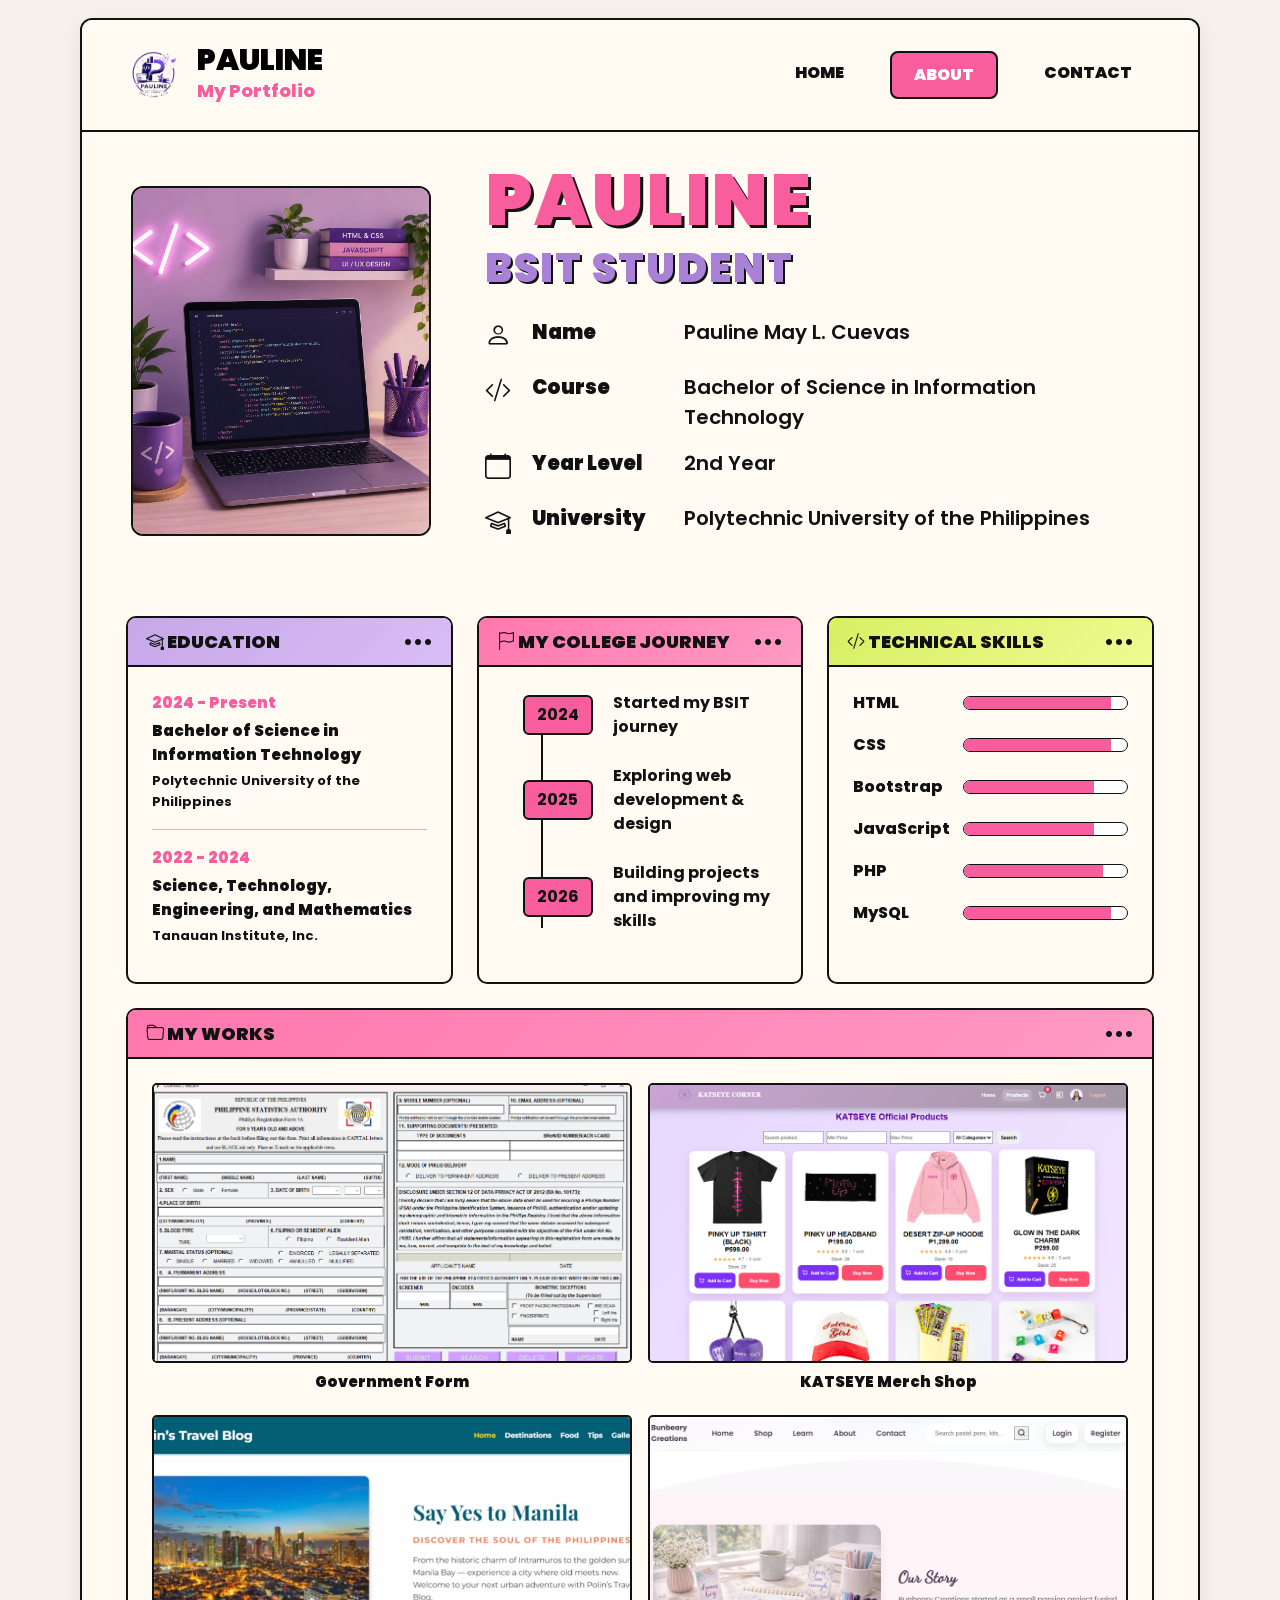
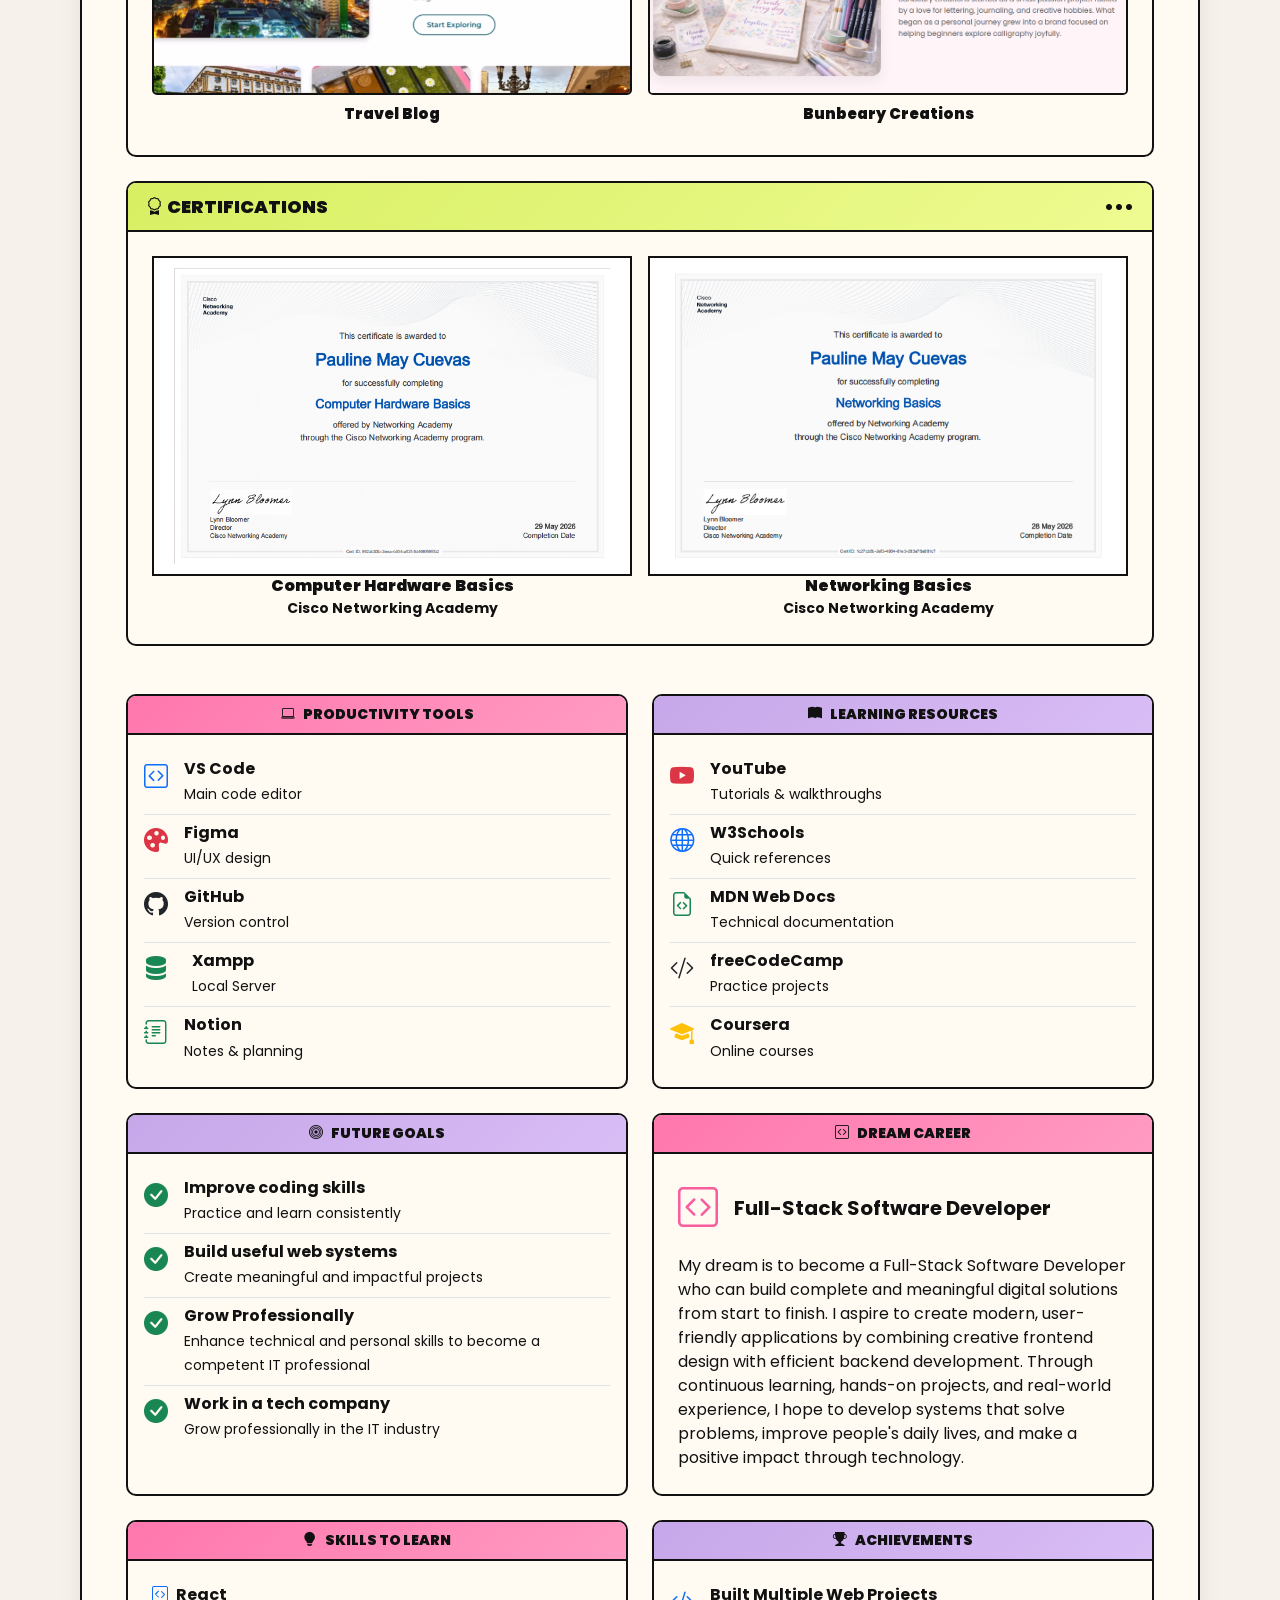
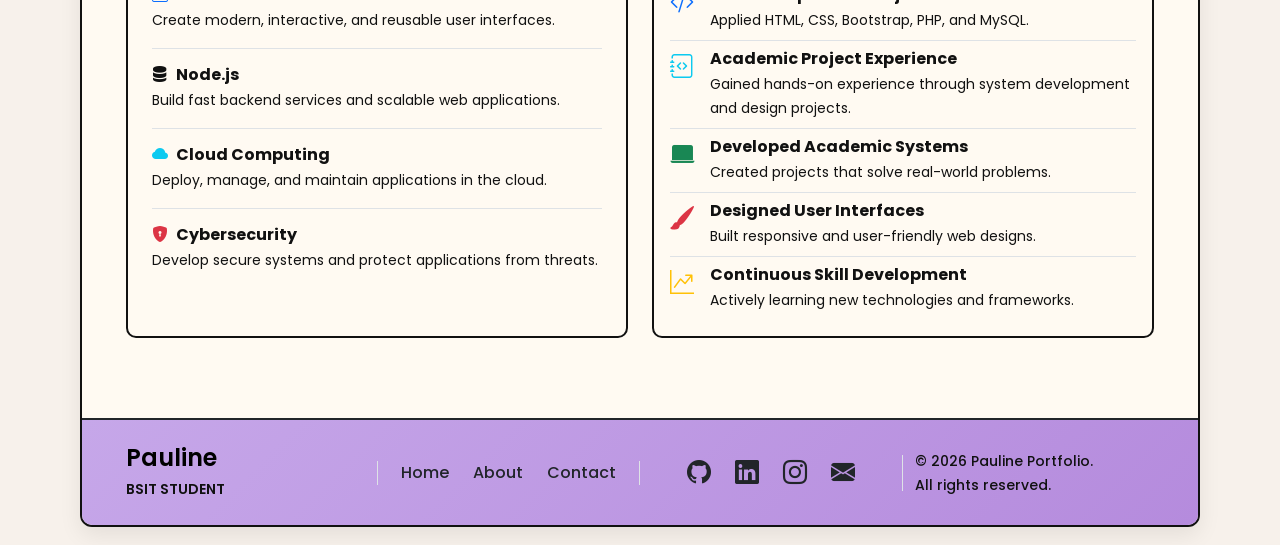
==== about.html @ e0e18b5c "personal portfolio" ====
<!DOCTYPE html>
<html lang="en">
<head>
  <meta charset="UTF-8" />
  <meta name="viewport" content="width=device-width, initial-scale=1.0" />
  <title>Pauline | About</title>

  <link href="https://cdn.jsdelivr.net/npm/bootstrap@5.3.3/dist/css/bootstrap.min.css" rel="stylesheet">
  <link href="https://cdn.jsdelivr.net/npm/bootstrap-icons@1.11.3/font/bootstrap-icons.css" rel="stylesheet">
  <link href="https://fonts.googleapis.com/css2?family=Poppins:wght@400;500;600;700;800;900&display=swap" rel="stylesheet">
  <link rel="stylesheet" href="css/style.css">
</head>

<body>
  <main class="site-wrapper">

    <nav class="navbar navbar-expand-lg main-navbar">
      <div class="container-fluid">
        <a class="navbar-brand d-flex align-items-center gap-3" href="index.html">
          <img src="assets/img/logo.png"
           alt="Pauline Logo"
           width="55"
           height="55">
           
          <div>
            <h4>PAULINE</h4>
            <span>My Portfolio</span>
          </div>
        </a>

        <button class="navbar-toggler" type="button" data-bs-toggle="collapse" data-bs-target="#navbarNav">
          <span class="navbar-toggler-icon"></span>
        </button>

        <div class="collapse navbar-collapse justify-content-end" id="navbarNav">
          <ul class="navbar-nav gap-lg-4">
            <li class="nav-item"><a class="nav-link" href="index.html">HOME</a></li>
            <li class="nav-item"><a class="nav-link active" href="about.html">ABOUT</a></li>
            <li class="nav-item"><a class="nav-link" href="contact.html">CONTACT</a></li>
          </ul>
        </div>
      </div>
    </nav>

    <section class="about-page section-padding">
      <div class="container-fluid">

        <div class="row align-items-center g-5 top-about">
          <div class="col-lg-4 text-center">
            <div class="profile-frame about-profile">
              <img src="assets/img/about.png" alt="Pauline" class="profile-img">
            </div>
          </div>

          <div class="col-lg-8">
            <h1 class="big-name">PAULINE</h1>
            <h2 class="big-subtitle">BSIT STUDENT</h2>

            <div class="info-list">
              <div><i class="bi bi-person"></i><strong>Name</strong><span>Pauline May L. Cuevas</span></div>
              <div><i class="bi bi-code-slash"></i><strong>Course</strong><span>Bachelor of Science in Information Technology</span></div>
              <div><i class="bi bi-calendar"></i><strong>Year Level</strong><span>2nd Year</span></div>
              <div><i class="bi bi-mortarboard"></i><strong>University</strong><span>Polytechnic University of the Philippines</span></div>
            </div>
          </div>
        </div>

        <div class="row g-4 mt-4">
          <div class="col-lg-4">
            <div class="poster-card h-100">
              <div class="poster-card-header purple">
                <span><i class="bi bi-mortarboard"></i> EDUCATION</span>
                <span>•••</span>
              </div>
             <div class="poster-card-body">

  <p class="mb-1" style="font-size: 15px;">
    <strong class="pink-text">2024 - Present</strong>
  </p>

  <p class="mb-1" style="font-size: 15px;">
    <strong>Bachelor of Science in Information Technology</strong>
  </p>

  <p class="mb-0" style="font-size: 13px;">
    Polytechnic University of the Philippines
  </p>

  <hr class="my-3">
<p class="mb-1" style="font-size: 15px;">
    <strong class="pink-text">2022 - 2024</strong>
  </p>

  <p class="mb-1" style="font-size: 15px;">
    <strong>Science, Technology, Engineering, and Mathematics</strong>
  </p>

  <p class="mb-0" style="font-size: 13px;">
    Tanauan Institute, Inc.
  </p>


              </div>
            </div>
          </div>

          <div class="col-lg-4">
            <div class="poster-card h-100">
              <div class="poster-card-header pink">
                <span><i class="bi bi-flag"></i> MY COLLEGE JOURNEY</span>
                <span>•••</span>
              </div>
              <div class="poster-card-body">
                <div class="timeline-poster">
                  <div><strong>2024</strong><span>Started my BSIT journey</span></div>
                  <div><strong>2025</strong><span>Exploring web development & design</span></div>
                  <div><strong>2026</strong><span>Building projects and improving my skills</span></div>
                </div>
              </div>
            </div>
          </div>

          <div class="col-lg-4">
            <div class="poster-card h-100">
              <div class="poster-card-header green">
                <span><i class="bi bi-code-slash"></i> TECHNICAL SKILLS</span>
                <span>•••</span>
              </div>
              <div class="poster-card-body">
                <div class="skill-line"><span>HTML</span><div><b style="width:90%"></b></div></div>
                <div class="skill-line"><span>CSS</span><div><b style="width:90%"></b></div></div>
                <div class="skill-line"><span>Bootstrap</span><div><b style="width:80%"></b></div></div>
                <div class="skill-line"><span>JavaScript</span><div><b style="width:80%"></b></div></div>
                <div class="skill-line"><span>PHP</span><div><b style="width:85%"></b></div></div>
                <div class="skill-line"><span>MySQL</span><div><b style="width:90%"></b></div></div>
                
              </div>
            </div>
          </div>
        </div>

        <div class="poster-card mt-4">
  <div class="poster-card-header pink">
    <span><i class="bi bi-folder"></i> MY WORKS</span>
    <span>•••</span>
  </div>

  <div class="poster-card-body">
    <div class="row g-3">

      <div class="col-md-6">
        <div class="project-mini">
          <img src="assets/img/govt.png" alt="Government Form" class="img-fluid" data-bs-toggle="modal" data-bs-target="#workModal1">
          <h6>Government Form</h6>
        </div>
      </div>

      <div class="col-md-6">
        <div class="project-mini">
          <img src="assets/img/katseye.png" alt="Katseye Website" class="img-fluid" data-bs-toggle="modal" data-bs-target="#workModal2">
          <h6>KATSEYE Merch Shop</h6>
        </div>
      </div>

      <div class="col-md-6">
        <div class="project-mini">
          <img src="assets/img/travel.png" alt="Travel Blog" class="img-fluid" data-bs-toggle="modal" data-bs-target="#workModal3">
          <h6>Travel Blog</h6>
        </div>
      </div>

      <div class="col-md-6">
        <div class="project-mini">
          <img src="assets/img/call.png" alt="E-commerce Project" class="img-fluid" data-bs-toggle="modal" data-bs-target="#workModal4">
          <h6>Bunbeary Creations</h6>
        </div>
      </div>

    </div>
  </div>
</div>

<div class="modal fade" id="workModal1" tabindex="-1" aria-labelledby="workModalLabel1" aria-hidden="true">
  <div class="modal-dialog modal-dialog-centered modal-xl">
    <div class="modal-content">
      <div class="modal-header">
        <h5 class="modal-title fw-bold" id="workModalLabel1">Government Form</h5>
        <button type="button" class="btn-close" data-bs-dismiss="modal" aria-label="Close"></button>
      </div>

      <div class="modal-body">
        <div class="row g-4 align-items-center">
          <div class="col-md-6">
            <img src="assets/img/govt.png" alt="Government Form" class="img-fluid rounded border">
          </div>

          <div class="col-md-6">
            <h4 class="fw-bold mb-3">Government Form</h4>

            <p>
              A desktop application that simulates an official government form. 
              It allows users to enter information, validates inputs, and processes data using Python programming concepts such as conditions, functions, and data handling.
            </p>

            <h6 class="fw-bold mt-3">Tools Used</h6>
            <div class="d-flex flex-wrap gap-2">
              <span class="badge rounded-pill text-bg-light border">Python</span>
              <span class="badge rounded-pill text-bg-light border">VS Code</span>
              <span class="badge rounded-pill text-bg-light border">Tkinter</span>
            </div>
          </div>
        </div>
      </div>

    </div>
  </div>
</div>

<div class="modal fade" id="workModal2" tabindex="-1" aria-labelledby="workModalLabel2" aria-hidden="true">
  <div class="modal-dialog modal-dialog-centered modal-xl">
    <div class="modal-content">
      <div class="modal-header">
        <h5 class="modal-title fw-bold" id="workModalLabel2">KATSEYE Merch Shop</h5>
        <button type="button" class="btn-close" data-bs-dismiss="modal" aria-label="Close"></button>
      </div>

      <div class="modal-body">
        <div class="row g-4 align-items-center">
          <div class="col-md-6">
            <img src="assets/img/katseye.png" alt="Katseye Website" class="img-fluid rounded border">
          </div>

          <div class="col-md-6">
            <h4 class="fw-bold mb-3">KATSEYE Merch Shop</h4>

            <p>
              An online merchandise store inspired by KATSEYE. 
              The system includes product management, user accounts, shopping cart features, and database integration using PHP and MySQL.
            </p>

            <h6 class="fw-bold mt-3">Tools Used</h6>
            <div class="d-flex flex-wrap gap-2">
              <span class="badge rounded-pill text-bg-light border">PHP</span>
              <span class="badge rounded-pill text-bg-light border">MySQL</span>
              <span class="badge rounded-pill text-bg-light border">XAMPP</span>
               <span class="badge rounded-pill text-bg-light border">HTML</span>
                <span class="badge rounded-pill text-bg-light border">CSS</span>
            </div>
          </div>
        </div>
      </div>

    </div>
  </div>
</div>

<div class="modal fade" id="workModal3" tabindex="-1" aria-labelledby="workModalLabel3" aria-hidden="true">
  <div class="modal-dialog modal-dialog-centered modal-xl">
    <div class="modal-content">
      <div class="modal-header">
        <h5 class="modal-title fw-bold" id="workModalLabel3">Travel Blog</h5>
        <button type="button" class="btn-close" data-bs-dismiss="modal" aria-label="Close"></button>
      </div>

      <div class="modal-body">
        <div class="row g-4 align-items-center">
          <div class="col-md-6">
            <img src="assets/img/travel.png" alt="Travel Blog" class="img-fluid rounded border">
          </div>

          <div class="col-md-6">
            <h4 class="fw-bold mb-3">Travel Blog</h4>

            <p>
              A travel blog website featuring destinations, travel experiences, and useful information about places in Manila. 
              Designed with a clean and organized layout for easy reading and browsing.
            </p>

            <h6 class="fw-bold mt-3">Tools Used</h6>
            <div class="d-flex flex-wrap gap-2">
              <span class="badge rounded-pill text-bg-light border">HTML</span>
              <span class="badge rounded-pill text-bg-light border">CSS</span>
              <span class="badge rounded-pill text-bg-light border">JavaScript</span>
            </div>
          </div>
        </div>
      </div>

    </div>
  </div>
</div>

<div class="modal fade" id="workModal4" tabindex="-1" aria-labelledby="workModalLabel4" aria-hidden="true">
  <div class="modal-dialog modal-dialog-centered modal-xl">
    <div class="modal-content">
      <div class="modal-header">
        <h5 class="modal-title fw-bold" id="workModalLabel4">Bunbeary Creations</h5>
        <button type="button" class="btn-close" data-bs-dismiss="modal" aria-label="Close"></button>
      </div>

      <div class="modal-body">
        <div class="row g-4 align-items-center">
          <div class="col-md-6">
            <img src="assets/img/call.png" alt="E-commerce Project" class="img-fluid rounded border">
          </div>

          <div class="col-md-6">
            <h4 class="fw-bold mb-3">Bunbeary Creations</h4>

            <p>
              A simple e-commerce website created to showcase handmade and customized products. 
              The project focuses on clean layouts, responsive design, and user-friendly navigation.
            </p>

            <h6 class="fw-bold mt-3">Tools Used</h6>
            <div class="d-flex flex-wrap gap-2">
              <span class="badge rounded-pill text-bg-light border">Flask(Python)</span>
              <span class="badge rounded-pill text-bg-light border">SQLite</span>
              <span class="badge rounded-pill text-bg-light border">JavaScript</span>
              <span class="badge rounded-pill text-bg-light border">HTML/CSS</span>
            </div>
          </div>
        </div>
      </div>

    </div>
  </div>
</div>

        <div class="poster-card mt-4">
          <div class="poster-card-header green">
            <span><i class="bi bi-award"></i> CERTIFICATIONS</span>
            <span>•••</span>
          </div>

          <div class="poster-card-body">
            <div class="row g-3 align-items-center">
              <div class="col-md-6">
                <div class="certificate-box">
                  <img src="assets/img/cert1.png" alt="Computer Hardware Basics">
                  <h6>Computer Hardware Basics</h6>
                  <p>Cisco Networking Academy</p>
                </div>
              </div>

              <div class="col-md-6">
                <div class="certificate-box">
                  <img src="assets/img/cert2.png" alt="Networking Basics">
                  <h6>Networking Basics</h6>
                  <p>Cisco Networking Academy</p>
                </div>
              </div>
            </div>
          </div>
        </div>

        <div class="row g-4 mt-4 small-card-row">

          <div class="col-lg-6 col-md-6">
            <div class="small-poster-card h-100">
              <div class="small-title pink">
                <i class="bi bi-laptop me-2"></i>PRODUCTIVITY TOOLS
              </div>

              <div class="p-3">
                <div class="d-flex align-items-start gap-3 py-2 border-bottom">
                  <i class="bi bi-code-square fs-4 text-primary"></i>
                  <div>
                    <h6 class="fw-bold mb-1">VS Code</h6>
                    <small>Main code editor</small>
                  </div>
                </div>

                <div class="d-flex align-items-start gap-3 py-2 border-bottom">
                  <i class="bi bi-palette-fill fs-4 text-danger"></i>
                  <div>
                    <h6 class="fw-bold mb-1">Figma</h6>
                    <small>UI/UX design</small>
                  </div>
                </div>

                <div class="d-flex align-items-start gap-3 py-2 border-bottom">
                  <i class="bi bi-github fs-4 text-dark"></i>
                  <div>
                    <h6 class="fw-bold mb-1">GitHub</h6>
                    <small>Version control</small>
                  </div>
                </div>

                <div class="d-flex align-items-start gap-3 py-2 border-bottom">
                  <i class="bi bi-server me-2 fs-4 text-success"></i>
                  <div>
                    <h6 class="fw-bold mb-1">Xampp</h6>
                    <small>Local Server</small>
                  </div>
                </div>

                <div class="d-flex align-items-start gap-3 py-2">
                  <i class="bi bi-journal-text fs-4 text-success"></i>
                  <div>
                    <h6 class="fw-bold mb-1">Notion</h6>
                    <small>Notes & planning</small>
                  </div>
                </div>
              </div>
            </div>
          </div>

          <div class="col-lg-6 col-md-6">
            <div class="small-poster-card h-100">
              <div class="small-title purple">
                <i class="bi bi-book-fill me-2"></i>LEARNING RESOURCES
              </div>

              <div class="p-3">
                <div class="d-flex align-items-start gap-3 py-2 border-bottom">
                  <i class="bi bi-youtube fs-4 text-danger"></i>
                  <div>
                    <h6 class="fw-bold mb-1">YouTube</h6>
                    <small>Tutorials & walkthroughs</small>
                  </div>
                </div>

                <div class="d-flex align-items-start gap-3 py-2 border-bottom">
                  <i class="bi bi-globe fs-4 text-primary"></i>
                  <div>
                    <h6 class="fw-bold mb-1">W3Schools</h6>
                    <small>Quick references</small>
                  </div>
                </div>

                <div class="d-flex align-items-start gap-3 py-2 border-bottom">
                  <i class="bi bi-file-earmark-code fs-4 text-success"></i>
                  <div>
                    <h6 class="fw-bold mb-1">MDN Web Docs</h6>
                    <small>Technical documentation</small>
                  </div>
                </div>

                <div class="d-flex align-items-start gap-3 py-2 border-bottom">
                  <i class="bi bi-code-slash fs-4 text-dark"></i>
                  <div>
                    <h6 class="fw-bold mb-1">freeCodeCamp</h6>
                    <small>Practice projects</small>
                  </div>
                </div>

                <div class="d-flex align-items-start gap-3 py-2">
                  <i class="bi bi-mortarboard-fill fs-4 text-warning"></i>
                  <div>
                    <h6 class="fw-bold mb-1">Coursera</h6>
                    <small>Online courses</small>
                  </div>
                </div>
              </div>
            </div>
          </div>

          <div class="col-lg-6 col-md-6">
            <div class="small-poster-card h-100">
              <div class="small-title purple">
                <i class="bi bi-bullseye me-2"></i>FUTURE GOALS
              </div>

              <div class="p-3">
                <div class="d-flex align-items-start gap-3 py-2 border-bottom">
                  <i class="bi bi-check-circle-fill fs-4 text-success"></i>
                  <div>
                    <h6 class="fw-bold mb-1">Improve coding skills</h6>
                    <small>Practice and learn consistently</small>
                  </div>
                </div>

                <div class="d-flex align-items-start gap-3 py-2 border-bottom">
                  <i class="bi bi-check-circle-fill fs-4 text-success"></i>
                  <div>
                    <h6 class="fw-bold mb-1">Build useful web systems</h6>
                    <small>Create meaningful and impactful projects</small>
                  </div>
                </div>

                <div class="d-flex align-items-start gap-3 py-2 border-bottom">
                  <i class="bi bi-check-circle-fill fs-4 text-success"></i>
                  <div>
                    <h6 class="fw-bold mb-1">Grow Professionally</h6>
                    <small>Enhance technical and personal skills to become a competent IT professional</small>
                  </div>
                </div>

                <div class="d-flex align-items-start gap-3 py-2">
                  <i class="bi bi-check-circle-fill fs-4 text-success"></i>
                  <div>
                    <h6 class="fw-bold mb-1">Work in a tech company</h6>
                    <small>Grow professionally in the IT industry</small>
                  </div>
                </div>
              </div>
            </div>
          </div>

          <div class="col-lg-6 col-md-6">
  <div class="small-poster-card h-100">
    <div class="small-title pink">
      <i class="bi bi-code-square me-2"></i>DREAM CAREER
    </div>

    <div class="p-4">

      <div class="d-flex align-items-center gap-3 mb-3">
        <i class="bi bi-code-square dream-icon fs-1"></i>

        <div>
          <h5 class="fw-bold mb-0">
            Full-Stack Software Developer
          </h5>
        </div>
      </div>

      <p class="mb-0">
        My dream is to become a Full-Stack Software Developer who can build complete and meaningful digital solutions from start to finish. I aspire to create modern, user-friendly applications by combining creative frontend design with efficient backend development. Through continuous learning, hands-on projects, and real-world experience, I hope to develop systems that solve problems, improve people's daily lives, and make a positive impact through technology.
      </p>

    </div>
  </div>
</div>

          <div class="col-lg-6 col-md-6">
  <div class="small-poster-card h-100">
    <div class="small-title pink">
      <i class="bi bi-lightbulb-fill me-2"></i>SKILLS TO LEARN
    </div>

    <div class="p-4">

      <div class="mb-3 pb-3 border-bottom">
        <h6 class="fw-bold mb-1">
           <i class="bi bi-code-square me-2 text-primary"></i>React
        </h6>
        <small>Create modern, interactive, and reusable user interfaces.</small>
      </div>

      <div class="mb-3 pb-3 border-bottom">
        <h6 class="fw-bold mb-1">
          <i class="bi bi-server me-2"></i>Node.js
        </h6>
        <small>Build fast backend services and scalable web applications.</small>
      </div>

      <div class="mb-3 pb-3 border-bottom">
        <h6 class="fw-bold mb-1">
          <i class="bi bi-cloud-fill me-2 text-info"></i>Cloud Computing
        </h6>
        <small>Deploy, manage, and maintain applications in the cloud.</small>
      </div>

      <div>
        <h6 class="fw-bold mb-1">
          <i class="bi bi-shield-lock-fill me-2 text-danger"></i>Cybersecurity
        </h6>
        <small>Develop secure systems and protect applications from threats.</small>
      </div>

    </div>
  </div>
</div>

          <div class="col-lg-6 col-md-6">
            <div class="small-poster-card h-100">
              <div class="small-title purple">
                <i class="bi bi-trophy-fill me-2"></i>ACHIEVEMENTS
              </div>

              <div class="p-3">

  <div class="d-flex align-items-start gap-3 py-2 border-bottom">
    <i class="bi bi-code-slash fs-4 text-primary"></i>
    <div>
      <h6 class="fw-bold mb-1">Built Multiple Web Projects</h6>
      <small>Applied HTML, CSS, Bootstrap, PHP, and MySQL.</small>
    </div>
  </div>

  <div class="d-flex align-items-start gap-3 py-2 border-bottom">
    <i class="bi bi-journal-code fs-4 text-info"></i>
    <div>
      <h6 class="fw-bold mb-1">Academic Project Experience</h6>
      <small>Gained hands-on experience through system development and design projects.</small>
    </div>
  </div>

  <div class="d-flex align-items-start gap-3 py-2 border-bottom">
    <i class="bi bi-laptop-fill fs-4 text-success"></i>
    <div>
      <h6 class="fw-bold mb-1">Developed Academic Systems</h6>
      <small>Created projects that solve real-world problems.</small>
    </div>
  </div>

  <div class="d-flex align-items-start gap-3 py-2 border-bottom">
    <i class="bi bi-brush-fill fs-4 text-danger"></i>
    <div>
      <h6 class="fw-bold mb-1">Designed User Interfaces</h6>
      <small>Built responsive and user-friendly web designs.</small>
    </div>
  </div>

  <div class="d-flex align-items-start gap-3 py-2">
    <i class="bi bi-graph-up-arrow fs-4 text-warning"></i>
    <div>
      <h6 class="fw-bold mb-1">Continuous Skill Development</h6>
      <small>Actively learning new technologies and frameworks.</small>
    </div>
  </div>

</div>
    </section>


<footer class="border-top border-2 border-dark mt-5 py-4">
  <div class="container">

    <div class="row align-items-center text-center text-lg-start">

      <!-- Left -->
      <div class="col-lg-3 mb-3 mb-lg-0">
        <h4 class="fw-semibold mb-1" style="color:#000000;">
          Pauline 
        </h4>

        <small class="text-uppercase fw-semibold">
          BSIT Student
        </small>
      </div>


      <div class="col-lg-3 mb-3 mb-lg-0 border-start border-end">
        <div class="d-flex justify-content-center gap-4">

          <a href="index.html"
             class="text-dark text-decoration-none fw-medium">
            Home
          </a>

          <a href="about.html"
             class="text-dark text-decoration-none fw-medium">
            About
          </a>

          <a href="contact.html"
             class="text-dark text-decoration-none fw-medium">
            Contact
          </a>

        </div>
      </div>


      <div class="col-lg-3 mb-3 mb-lg-0 border-end">
        <div class="d-flex justify-content-center gap-4">

           <a href="https://github.com/polincuevas" target="_blank" rel="noopener noreferrer" class="text-dark">
            <i class="bi bi-github fs-4"></i>
          </a>

          <a href="https://www.linkedin.com/in/pauline-may-cuevas-973904372" target="_blank" rel="noopener noreferrer" class="text-dark">
            <i class="bi bi-linkedin fs-4"></i>
          </a>

          <a href="https://www.instagram.com/polenmei" target="_blank" rel="noopener noreferrer" class="text-dark">
            <i class="bi bi-instagram fs-4"></i>
          </a>

          <a href="mailto:paulinemaycuevas8@gmail.com" class="text-dark">
            <i class="bi bi-envelope-fill fs-4"></i>
          </a>

        </div>
      </div>

      <div class="col-lg-3">
        <small class="fw-medium">
          © 2026 Pauline Portfolio.<br>
          All rights reserved.
        </small>
      </div>

    </div>

  </div>
</footer>


  </main>

  <script src="https://cdn.jsdelivr.net/npm/bootstrap@5.3.3/dist/js/bootstrap.bundle.min.js"></script>
  <script src="js/script.js"></script>
</body>
</html>
---- css/style.css ----
:root {
  --pink: #f85d9d;
  --purple: #a982d8;
  --green: #d8ef63;
  --cream: #fffaf2;
  --black: #111111;
  --text: #111111;
  --white: #ffffff;
  --soft-shadow: 0 8px 22px rgba(0, 0, 0, 0.08);
}

* {
  margin: 0;
  padding: 0;
  box-sizing: border-box;
}

body {
  background: #f7f1eb;
  font-family: "Poppins", sans-serif;
  color: var(--text);
}

.site-wrapper {
  max-width: 1120px;
  margin: 18px auto;
  background: var(--cream);
  border: 2.5px solid var(--black);
  border-radius: 12px;
  overflow: hidden;
  box-shadow: var(--soft-shadow);
}

/* NAVBAR */
.main-navbar {
  padding: 20px 32px;
  background: var(--cream);
  border-bottom: 2.5px solid var(--black);
}



.navbar-brand h4 {
  margin: 0;
  font-size: 30px;
  font-weight: 900;
  line-height: 1;
}

.navbar-brand span {
  color: var(--pink);
  font-size: 18px;
  font-weight: 800;
}

.nav-link {
  color: var(--black);
  font-weight: 900;
  padding: 10px 22px !important;
  border-radius: 8px;
}

.nav-link.active,
.nav-link:hover {
  background: var(--pink);
  color: var(--white) !important;
  border: 2px solid var(--black);
}

/* GLOBAL */
.section-padding {
  padding: 32px;
}

.line {
  width: 100%;
  height: 2px;
  background: var(--black);
  margin: 22px 0;
}

.profile-frame {
  width: 300px;
  height: 350px;
  margin: auto;
  background: #ffc3df;
  border: 2.5px solid var(--black);
  border-radius: 12px;
  position: relative;
  overflow: hidden;
}

.profile-img {
  width: 100%;
  height: 100%;
  object-fit: cover;
  border-radius: 0;
}

.speech-bubble {
  display: inline-block;
  margin-bottom: 20px;
  padding: 8px 28px;
  background: var(--white);
  border: 2.5px solid var(--black);
  border-radius: 35px;
  font-size: 34px;
  font-weight: 800;
  font-style: italic;
}

.big-name {
  color: var(--pink);
  font-size: 72px;
  font-weight: 900;
  line-height: 1;
  letter-spacing: 2px;
  text-shadow: 3px 3px 0 var(--black);
}

.big-subtitle {
  color: var(--purple);
  font-size: 40px;
  font-weight: 900;
  letter-spacing: 2px;
  text-shadow: 2px 2px 0 var(--black);
  margin-bottom: 25px;
}

.intro-text,
.contact-text {
  max-width: 520px;
  font-size: 20px;
  font-weight: 700;
  line-height: 1.7;
}

.connect-title {
  color: var(--purple);
  font-weight: 900;
  margin-bottom: 12px;
}

.social-row,
.footer-icons {
  display: flex;
  align-items: center;
  gap: 22px;
}

.social-row i {
  color: var(--black);
  font-size: 38px;
}

/* POSTER CARDS */
.poster-card,
.small-poster-card {
  background: var(--cream);
  border: 2.5px solid var(--black);
  border-radius: 10px;
  overflow: hidden;
}

.small-poster-card {
  height: 100%;
  min-height: 190px;
}

.poster-card-header,
.small-title {
  border-bottom: 2.5px solid var(--black);
  font-weight: 900;
}

.poster-card-header {
  min-height: 48px;
  padding: 10px 18px;
  display: flex;
  align-items: center;
  justify-content: space-between;
  font-size: 18px;
}

.small-title {
  padding: 8px;
  font-size: 14px;
  text-align: center;
}

.poster-card-header.pink,
.small-title.pink {
  background: linear-gradient(135deg, #ff77ad, #ff9bc3);
}

.poster-card-header.purple,
.small-title.purple {
  background: linear-gradient(135deg, #c6a7e9, #d9bdf5);
}

.poster-card-header.green {
  background: linear-gradient(135deg, #d8ef63, #eefb91);
}

.poster-card-body {
  padding: 24px;
  position: relative;
}

.poster-card-body p,
.poster-card-body li {
  font-size: 18px;
  line-height: 1.6;
  font-weight: 700;
}

.arrow-link {
  position: absolute;
  right: 20px;
  bottom: 15px;
  color: var(--black);
  font-size: 36px;
}

.project-mini {
  text-align: center;
}

.project-mini img {
  width: 100%;
  height: 280px;
  object-fit: cover;
  border: 2px solid var(--black);
  border-radius: 5px;
  margin-bottom: 10px;
  cursor: pointer;
  transition: transform 0.3s ease, box-shadow 0.3s ease;
}

.project-mini h6 {
  font-size: 15px;
  font-weight: 900;
}

.top-about {
  padding-bottom: 10px;
}

.info-list {
  margin-top: 20px;
}

.info-list div {
  display: grid;
  grid-template-columns: 35px 140px 1fr;
  gap: 12px;
  align-items: start;
  margin-bottom: 16px;
  font-size: 20px;
}

.info-list i {
  font-size: 26px;
}

.info-list strong {
  font-weight: 900;
}

.info-list span {
  font-weight: 600;
}

.pink-text {
  color: var(--pink);
}

.timeline-poster {
  position: relative;
  padding-left: 20px;
}

.timeline-poster::before {
  content: "";
  position: absolute;
  left: 38px;
  top: 5px;
  bottom: 5px;
  width: 2px;
  background: var(--black);
}

.timeline-poster div {
  display: grid;
  grid-template-columns: 70px 1fr;
  gap: 20px;
  align-items: center;
  margin-bottom: 25px;
  position: relative;
}

.timeline-poster strong {
  background: var(--pink);
  border: 2px solid var(--black);
  border-radius: 6px;
  padding: 6px 10px;
  text-align: center;
  z-index: 2;
}

.timeline-poster span {
  font-weight: 700;
}

.skill-line {
  display: grid;
  grid-template-columns: 110px 1fr;
  align-items: center;
  margin-bottom: 18px;
  font-weight: 800;
}

.skill-line div {
  height: 14px;
  background: var(--white);
  border: 1.8px solid var(--black);
  border-radius: 20px;
  overflow: hidden;
}

.skill-line b {
  display: block;
  height: 100%;
  background: var(--pink);
}

.certificate-box {
  text-align: center;
}

.certificate-box img {
  width: 100%;
  height: 320px;
  object-fit: contain;
  background: white;
  padding: 10px;
  border: 2px solid var(--black);
}

.certificate-box h6 {
  font-weight: 900;
  margin-bottom: 2px;
}

.certificate-box p {
  font-size: 14px;
  margin: 0;
}

.dream-icon {
  display: block;
  color: var(--pink);
  font-size: 55px;
}

/* CONTACT */
.pixel-heart {
  width: 90px;
  height: 75px;
  margin-bottom: 20px;
  background: var(--white);
  border: 2.5px solid var(--black);
  border-radius: 18px;
  color: var(--pink);
  display: grid;
  place-items: center;
  font-size: 42px;
}

.contact-title {
  font-size: 64px;
  font-weight: 900;
  line-height: 1;
}

.contact-title span {
  color: var(--pink);
  text-shadow: 3px 3px 0 var(--black);
}

form label {
  font-weight: 900;
}

form input,
form textarea,
.form-control {
  width: 100%;
  background: var(--cream);
  border: 1.8px solid #777;
  border-radius: 5px;
  padding: 14px 16px;
  outline: none;
}

form textarea {
  min-height: 130px;
  resize: none;
}

.send-btn {
  width: 380px;
  max-width: 100%;
  background: var(--pink);
  border: 2.5px solid var(--black);
  border-radius: 8px;
  padding: 14px;
  color: var(--white);
  font-size: 18px;
  font-weight: 900;
}

/* FOOTER */
footer {
  background: linear-gradient(135deg, #c6a7e9, #b58bdd);
  border-top: 2.5px solid var(--black);
  padding: 20px 32px;
  display: flex;
  align-items: center;
  justify-content: space-between;
}


/* RESPONSIVE */
@media (max-width: 991px) {
  .site-wrapper {
    margin: 0;
    border-left: none;
    border-right: none;
    border-radius: 0;
  }

  .section-padding,
  .main-navbar {
    padding-left: 20px;
    padding-right: 20px;
  }

  .profile-frame {
    width: 290px;
    height: 350px;
  }

  

  .big-name,
  .contact-title {
    font-size: 52px;
    text-align: center;
  }

  .big-subtitle {
    font-size: 32px;
    text-align: center;
  }

  .speech-bubble,
  .pixel-heart {
    margin-left: auto;
    margin-right: auto;
  }

  .intro-text,
  .contact-text {
    text-align: center;
    margin: auto;
  }

  .social-row {
    justify-content: center;
  }

  .info-list div {
    grid-template-columns: 30px 100px 1fr;
    font-size: 16px;
  }

  footer {
    flex-direction: column;
    gap: 15px;
  }
}

@media (max-width: 576px) {
  .navbar-brand h4 {
    font-size: 24px;
  }

  .navbar-brand span {
    font-size: 14px;
  }

 

  .big-name,
  .contact-title {
    font-size: 42px;
  }

  .big-subtitle {
    font-size: 26px;
  }

  .poster-card-header {
    font-size: 15px;
  }

  .poster-card-body p,
  .poster-card-body li {
    font-size: 15px;
  }

  .project-mini img {
    height: 90px;
  }

  .info-list div,
  .skill-line {
    grid-template-columns: 1fr;
    gap: 8px;
  }
}

.project-mini img:hover {
  transform: scale(1.03);
  box-shadow: 0 10px 20px rgba(0, 0, 0, 0.18);
}

.modal-content {
  background: var(--cream);
  border: 2.5px solid var(--black);
  border-radius: 12px;
}

.modal-header {
  border-bottom: 2.5px solid var(--black);
  background: linear-gradient(135deg, #ff77ad, #ff9bc3);
}
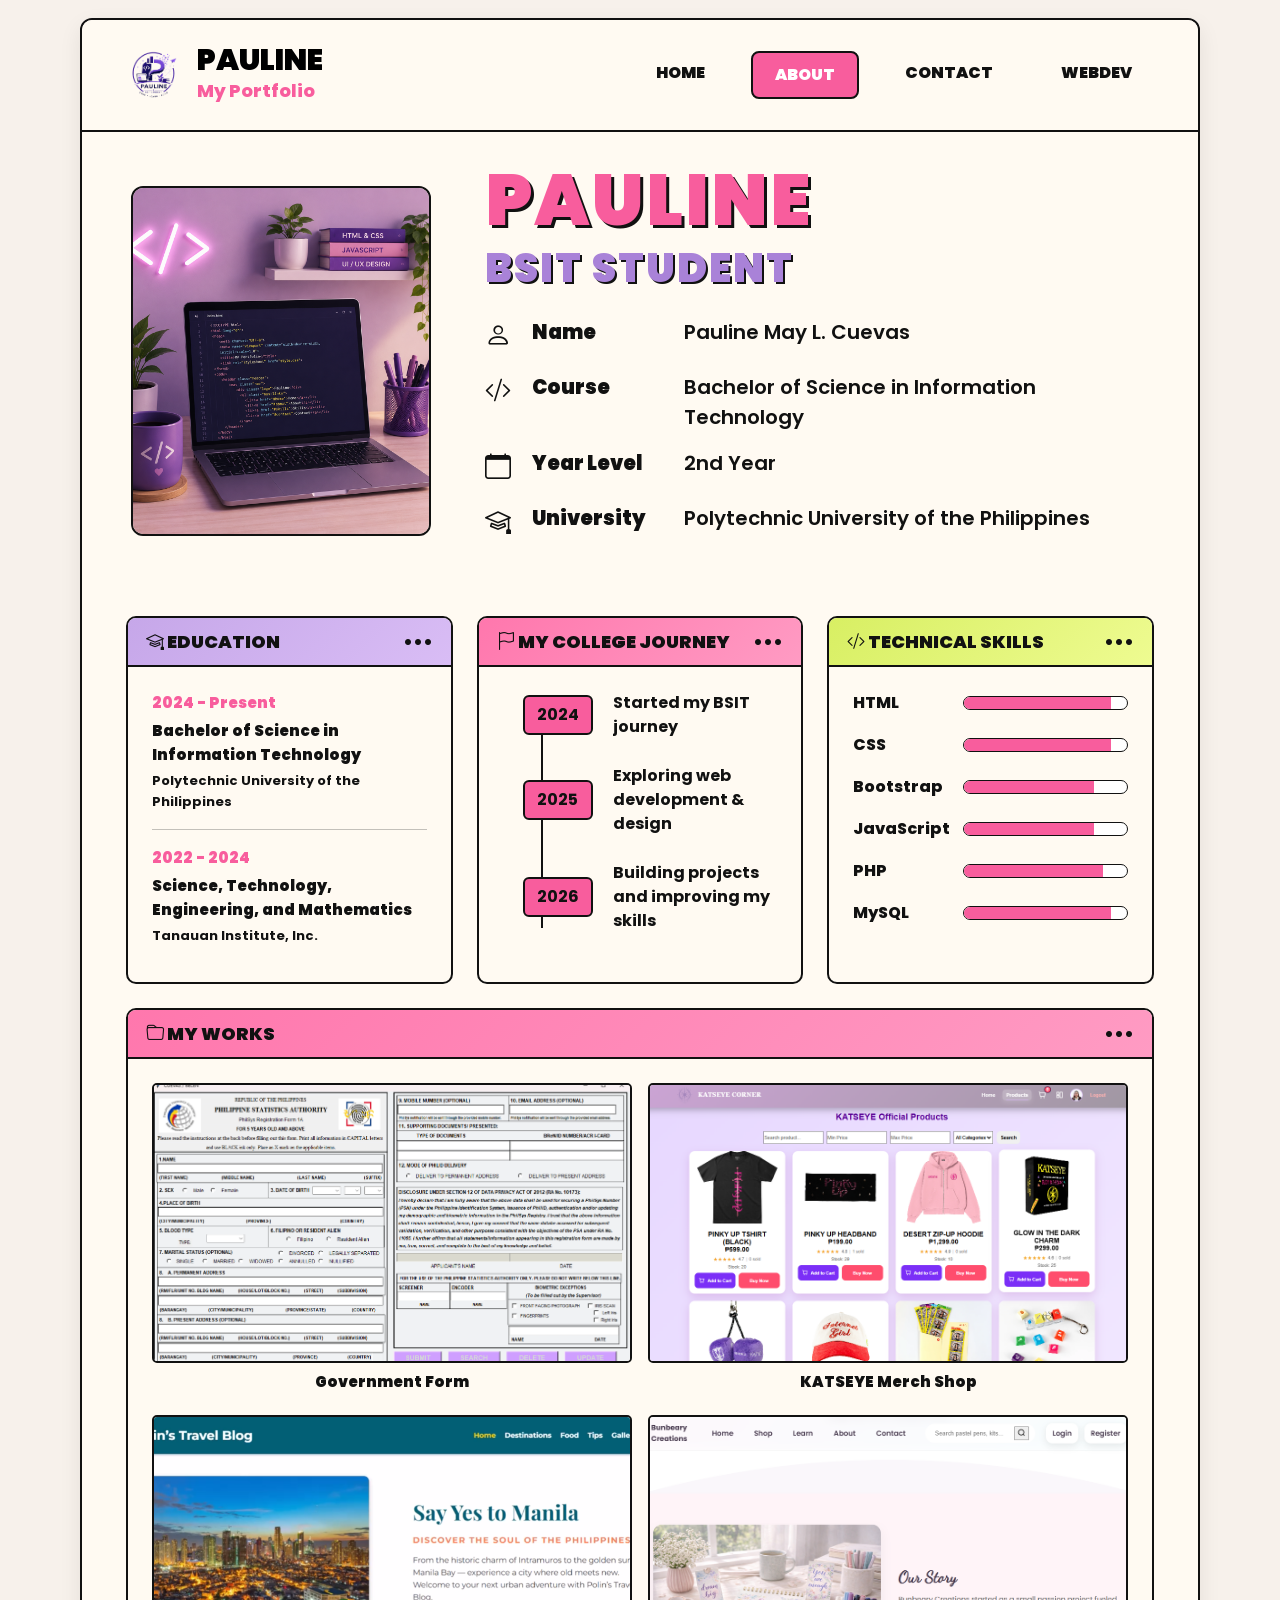
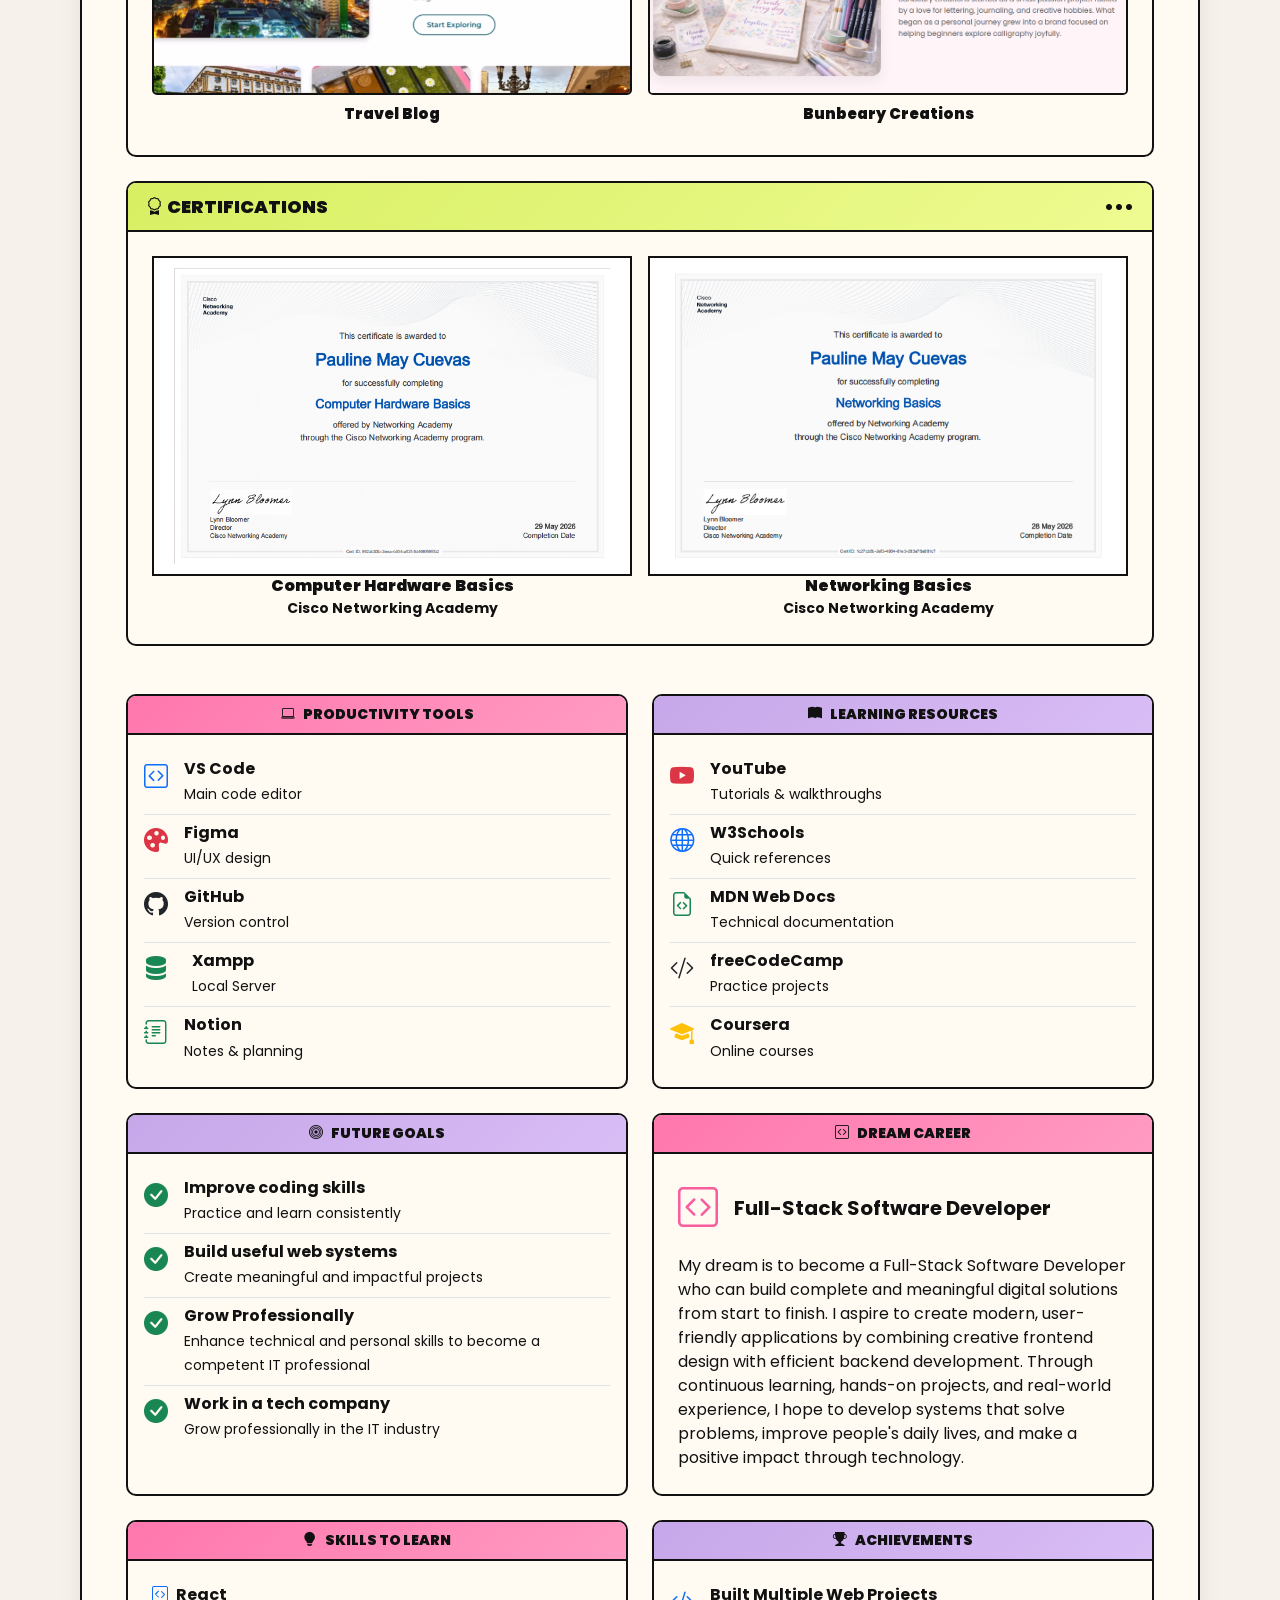
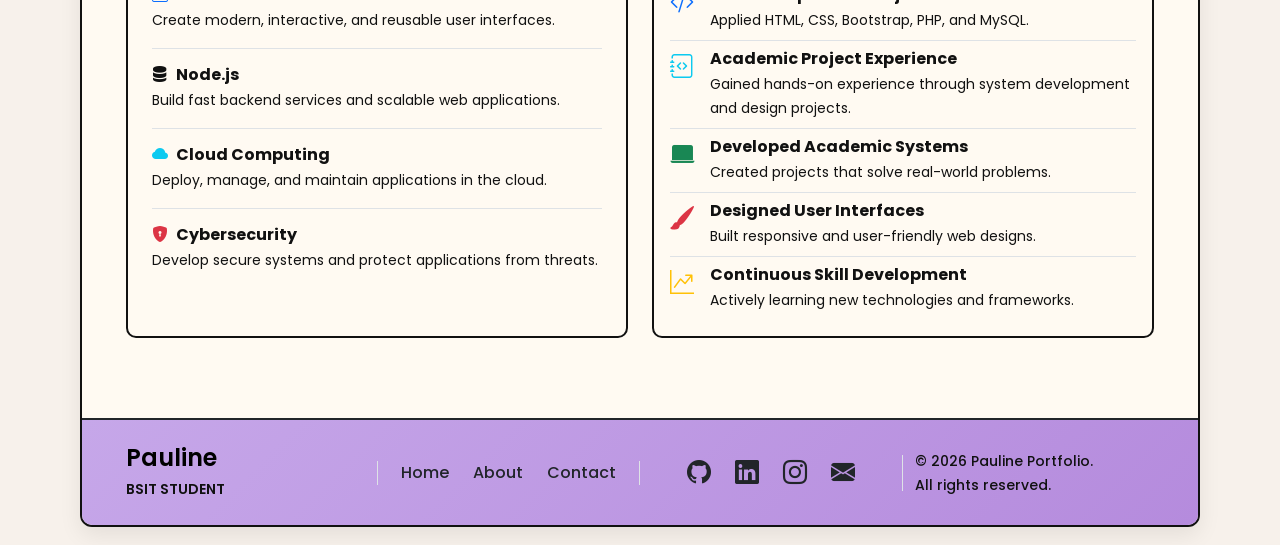
==== commit b97ca03f: "Update portfolio website and add gallery pages" ====
--- a/about.html
+++ b/about.html
@@ -37,6 +37,8 @@
             <li class="nav-item"><a class="nav-link" href="index.html">HOME</a></li>
             <li class="nav-item"><a class="nav-link active" href="about.html">ABOUT</a></li>
             <li class="nav-item"><a class="nav-link" href="contact.html">CONTACT</a></li>
+            <li class="nav-item"><a class="nav-link" href="webdev.html">WEBDEV</a></li>
+
           </ul>
         </div>
       </div>
--- a/css/style.css
+++ b/css/style.css
@@ -545,4 +545,533 @@
 .modal-header {
   border-bottom: 2.5px solid var(--black);
   background: linear-gradient(135deg, #ff77ad, #ff9bc3);
+}
+
+.webdev-hero {
+  padding: 42px 32px 28px;
+}
+
+.webdev-kicker {
+  display: inline-block;
+  background: var(--green);
+  border: 2px solid var(--black);
+  border-radius: 999px;
+  padding: 7px 14px;
+  font-weight: 800;
+  font-size: 0.8rem;
+  letter-spacing: 0.08em;
+}
+
+.webdev-title {
+  font-size: clamp(2.4rem, 6vw, 4.4rem);
+  line-height: 0.98;
+  font-weight: 900;
+  margin: 18px 0;
+  
+}
+
+.webdev-title span {
+  color: var(--pink);
+   text-shadow: 3px 3px 0 var(--black);
+}
+
+.webdev-intro {
+  max-width: 650px;
+  line-height: 1.8;
+}
+
+.webdev-section-heading {
+  font-size: 1.8rem;
+  font-weight: 900;
+}
+
+.webdev-project-card {
+  height: 100%;
+  background: var(--white);
+  border: 2.5px solid var(--black);
+  border-radius: 12px;
+  overflow: hidden;
+  box-shadow: 6px 6px 0 var(--black);
+  transition: transform 0.2s ease, box-shadow 0.2s ease;
+}
+
+.webdev-project-card:hover {
+  transform: translate(-2px, -2px);
+  box-shadow: 9px 9px 0 var(--black);
+}
+
+.project-preview {
+  min-height: 230px;
+  background: linear-gradient(135deg, #f7d5e5, #e4d5f8);
+  border-bottom: 2.5px solid var(--black);
+  display: flex;
+  align-items: center;
+  justify-content: center;
+  padding: 24px;
+}
+
+.preview-window {
+  width: 100%;
+  max-width: 390px;
+  border: 2px solid var(--black);
+  border-radius: 9px;
+  overflow: hidden;
+  background: var(--cream);
+  box-shadow: 5px 5px 0 rgba(17, 17, 17, 0.18);
+}
+
+.preview-bar {
+  padding: 9px 12px;
+  background: var(--pink);
+  border-bottom: 2px solid var(--black);
+  display: flex;
+  gap: 5px;
+}
+
+.preview-dot {
+  width: 9px;
+  height: 9px;
+  border: 1px solid var(--black);
+  border-radius: 50%;
+  background: var(--cream);
+}
+
+.preview-content {
+  padding: 18px;
+  text-align: center;
+}
+
+.preview-content > i {
+  font-size: 3.4rem;
+  color: var(--purple);
+}
+
+.preview-content h4 {
+  font-weight: 900;
+  margin: 7px 0;
+}
+
+.preview-tiles {
+  display: grid;
+  grid-template-columns: repeat(3, 1fr);
+  gap: 7px;
+  margin-top: 14px;
+}
+
+.preview-tiles span {
+  height: 42px;
+  border: 1.5px solid var(--black);
+  border-radius: 5px;
+  background: #f3c4dc;
+}
+
+.preview-tiles span:nth-child(2) {
+  background: #d9c5f1;
+}
+
+.preview-tiles span:nth-child(3) {
+  background: #e7efae;
+}
+
+.webdev-card-body {
+  padding: 22px;
+}
+
+.webdev-card-body h3 {
+  font-size: 1.5rem;
+  font-weight: 900;
+}
+
+.project-tag {
+  display: inline-block;
+  border: 1.5px solid var(--black);
+  border-radius: 999px;
+  padding: 4px 10px;
+  font-size: 0.75rem;
+  font-weight: 800;
+  background: #f5e9ff;
+}
+
+.project-status {
+  display: inline-block;
+  border: 1.5px solid var(--black);
+  border-radius: 999px;
+  padding: 4px 10px;
+  font-size: 0.72rem;
+  font-weight: 800;
+  background: var(--green);
+}
+
+.project-button {
+  display: inline-block;
+  padding: 10px 16px;
+  border: 2px solid var(--black);
+  border-radius: 7px;
+  background: var(--pink);
+  color: var(--white);
+  font-weight: 900;
+  text-decoration: none;
+  transition: background 0.2s ease, color 0.2s ease;
+}
+
+.project-button:hover {
+  background: var(--green);
+  color: var(--black);
+}
+
+.project-button:focus-visible {
+  outline: 3px solid var(--purple);
+  outline-offset: 3px;
+}
+
+.project-button:disabled {
+  background: #e8e8e8;
+  color: #555;
+  cursor: not-allowed;
+}
+
+.webdev-note {
+  padding: 18px;
+  border: 2px dashed var(--black);
+  border-radius: 10px;
+  background: #f5e9ff;
+}
+
+@media (max-width: 576px) {
+  .webdev-hero {
+    padding: 30px 20px 20px;
+  }
+
+  .project-preview {
+    min-height: 200px;
+    padding: 16px;
+  }
+
+  .webdev-section-heading {
+    font-size: 1.5rem;
+  }
+
+  .webdev-card-body {
+    padding: 18px;
+  }
+}
+
+.gallery-page {
+  padding: 45px 32px 60px;
+}
+
+.gallery-heading {
+  margin-bottom: 35px;
+}
+
+.gallery-label {
+  display: inline-block;
+  background: var(--green);
+  color: var(--black);
+  border: 2px solid var(--black);
+  border-radius: 999px;
+  padding: 7px 15px;
+  font-size: 0.8rem;
+  font-weight: 800;
+  letter-spacing: 0.08em;
+}
+
+.gallery-title {
+  margin: 18px 0 12px;
+  font-size: clamp(2.7rem, 7vw, 5rem);
+  line-height: 1;
+  font-weight: 900;
+}
+
+.gallery-title span {
+  color: var(--purple);
+   text-shadow: 3px 3px 0 var(--black);
+}
+
+.gallery-subtitle {
+  max-width: 600px;
+  line-height: 1.8;
+  color: #000000;
+}
+
+.gallery-grid {
+  display: grid;
+  grid-template-columns: repeat(12, minmax(0, 1fr));
+  grid-template-rows: repeat(3, 180px);
+  gap: 10px;
+  grid-auto-flow: dense;
+}
+
+.gallery-item {
+  position: relative;
+  min-width: 0;
+  min-height: 0;
+  overflow: hidden;
+  border: 1px solid var(--black);
+  border-radius: 9px;
+  background: var(--cream);
+  box-shadow: none;
+  isolation: isolate;
+  transition: transform 0.25s ease;
+}
+
+.gallery-item:hover {
+  transform: translateY(-2px);
+}
+
+.gallery-item img {
+  display: block;
+  width: 100%;
+  height: 100%;
+  object-fit: cover;
+  transition: transform 0.4s ease;
+}
+
+.gallery-item:hover img {
+  transform: scale(1.04);
+}
+
+/* DESKTOP BENTO POSITIONS */
+
+.gallery-item:nth-child(1) {
+  grid-column: 1 / span 4;
+  grid-row: 1;
+}
+
+.gallery-item:nth-child(2) {
+  grid-column: 5 / span 4;
+  grid-row: 1;
+}
+
+.gallery-item:nth-child(3) {
+  grid-column: 9 / span 4;
+  grid-row: 1 / span 2;
+}
+
+.gallery-item:nth-child(4) {
+  grid-column: 1 / span 3;
+  grid-row: 2 / span 2;
+}
+
+.gallery-item:nth-child(5) {
+  grid-column: 4 / span 5;
+  grid-row: 2 / span 2;
+}
+
+.gallery-item:nth-child(6) {
+  grid-column: 9 / span 4;
+  grid-row: 3;
+}
+
+.gallery-item:nth-child(7) {
+  grid-column: 1 / span 3;
+  grid-row: 4;
+}
+
+.gallery-item:nth-child(8) {
+  grid-column: 4 / span 3;
+  grid-row: 4;
+}
+
+.gallery-item:nth-child(9) {
+  grid-column: 7 / span 3;
+  grid-row: 4;
+}
+
+.gallery-item:nth-child(10) {
+  grid-column: 10 / span 3;
+  grid-row: 4;
+}
+
+.gallery-grid {
+  grid-template-rows: repeat(4, 145px);
+}
+
+/* IMAGE CAPTIONS */
+
+.gallery-caption {
+  display: none;
+}
+
+.gallery-item:nth-child(6) .gallery-caption,
+.gallery-item:nth-child(7) .gallery-caption {
+  display: block;
+  position: absolute;
+  z-index: 1;
+  right: 0;
+  bottom: 0;
+  left: 0;
+  padding: 14px;
+  color: #fff;
+}
+
+.gallery-item:nth-child(6)::after,
+.gallery-item:nth-child(7)::after {
+  content: "";
+  position: absolute;
+  inset: 30% 0 0;
+  background: linear-gradient(
+    to bottom,
+    transparent,
+    rgba(0, 0, 0, 0.7)
+  );
+  pointer-events: none;
+}
+
+.gallery-caption h2 {
+  margin: 0 0 5px;
+  font-size: 1rem;
+  font-weight: 800;
+}
+
+.gallery-caption p {
+  margin: 0;
+  font-size: 0.8rem;
+  opacity: 0.9;
+}
+
+/* TABLET */
+
+@media (max-width: 992px) {
+  .gallery-grid {
+    grid-template-columns: repeat(6, minmax(0, 1fr));
+    grid-template-rows: repeat(5, 150px);
+    gap: 12px;
+  }
+
+  .gallery-item:nth-child(1) {
+    grid-column: 1 / span 3;
+    grid-row: 1;
+  }
+
+  .gallery-item:nth-child(2) {
+    grid-column: 4 / span 3;
+    grid-row: 1;
+  }
+
+  .gallery-item:nth-child(3) {
+    grid-column: 1 / span 3;
+    grid-row: 2 / span 2;
+  }
+
+  .gallery-item:nth-child(4) {
+    grid-column: 4 / span 3;
+    grid-row: 2;
+  }
+
+  .gallery-item:nth-child(5) {
+    grid-column: 4 / span 3;
+    grid-row: 3 / span 2;
+  }
+
+  .gallery-item:nth-child(6) {
+    grid-column: 1 / span 3;
+    grid-row: 4;
+  }
+
+  .gallery-item:nth-child(7) {
+    grid-column: 1 / span 2;
+    grid-row: 5;
+  }
+
+  .gallery-item:nth-child(8) {
+    grid-column: 3 / span 2;
+    grid-row: 5;
+  }
+
+  .gallery-item:nth-child(9) {
+    grid-column: 5 / span 2;
+    grid-row: 5;
+  }
+
+  .gallery-item:nth-child(10) {
+    display: block;
+    grid-column: 1 / span 6;
+    grid-row: 6;
+  }
+
+  .gallery-grid {
+    grid-template-rows: repeat(6, 150px);
+  }
+}
+
+/* MOBILE */
+
+@media (max-width: 576px) {
+  .gallery-page {
+    padding: 30px 18px 40px;
+  }
+
+  .gallery-heading {
+    margin-bottom: 25px;
+  }
+
+  .gallery-grid {
+    grid-template-columns: repeat(2, minmax(0, 1fr));
+    grid-template-rows: none;
+    grid-auto-rows: 150px;
+    gap: 12px;
+  }
+
+  .gallery-item {
+    border-radius: 10px;
+  }
+
+  .gallery-item:nth-child(1),
+  .gallery-item:nth-child(2),
+  .gallery-item:nth-child(3),
+  .gallery-item:nth-child(4),
+  .gallery-item:nth-child(5),
+  .gallery-item:nth-child(6),
+  .gallery-item:nth-child(7),
+  .gallery-item:nth-child(8),
+  .gallery-item:nth-child(9),
+  .gallery-item:nth-child(10) {
+    grid-column: span 1;
+    grid-row: span 1;
+  }
+
+  .gallery-item:nth-child(3),
+  .gallery-item:nth-child(4),
+  .gallery-item:nth-child(5),
+  .gallery-item:nth-child(10) {
+    grid-column: span 2;
+  }
+
+  .gallery-item:nth-child(6) .gallery-caption,
+  .gallery-item:nth-child(7) .gallery-caption {
+    padding: 12px;
+  }
+
+  .gallery-caption h2 {
+    font-size: 0.95rem;
+  }
+
+  .gallery-caption p {
+    font-size: 0.72rem;
+  }
+}
+
+/* SCROLLABLE MY GALLERY PREVIEW */
+
+.gallery-preview-frame {
+  position: relative;
+  width: 100%;
+  height: 300px;
+  overflow: hidden;
+  background: var(--cream);
+  border-bottom: 2px solid var(--black);
+}
+
+.gallery-preview-frame iframe {
+  display: block;
+  width: 100%;
+  height: 100%;
+  border: 0;
+}
+
+@media (max-width: 576px) {
+  .gallery-preview-frame {
+    height: 240px;
+  }
 }
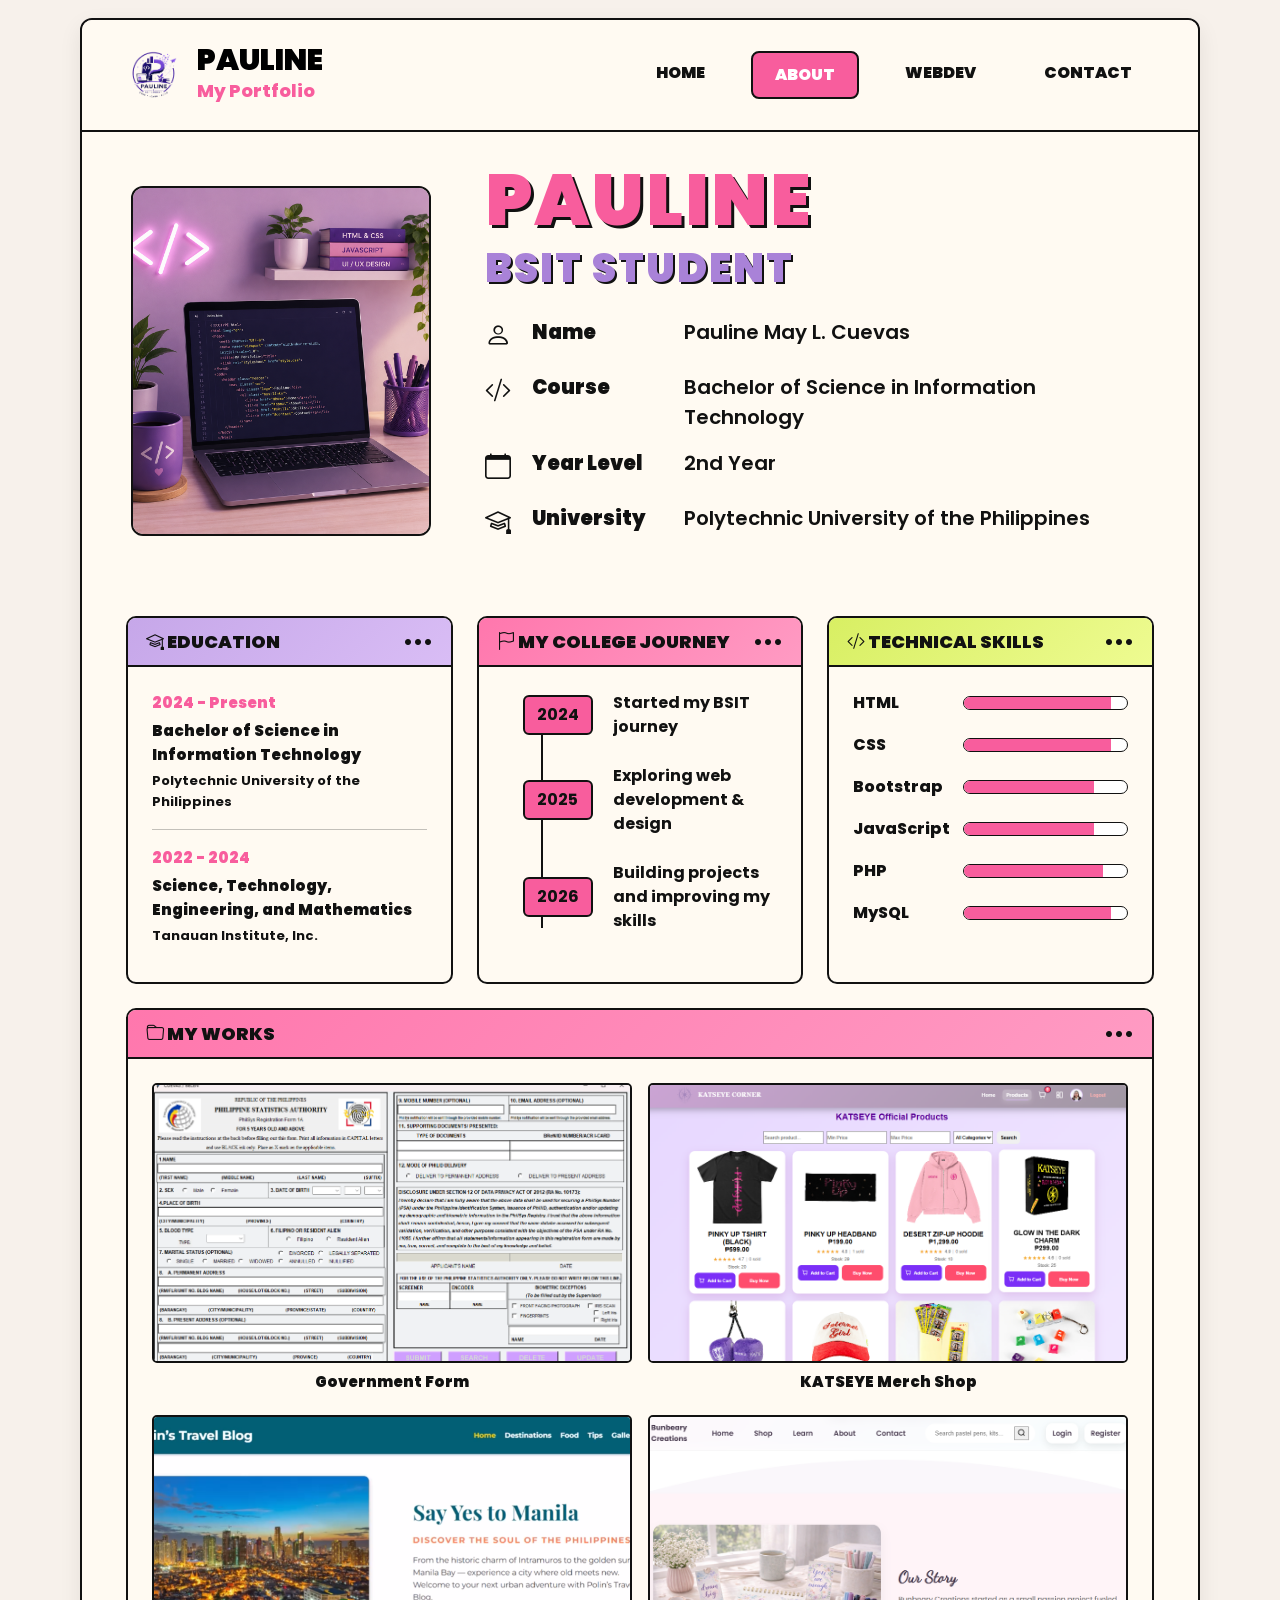
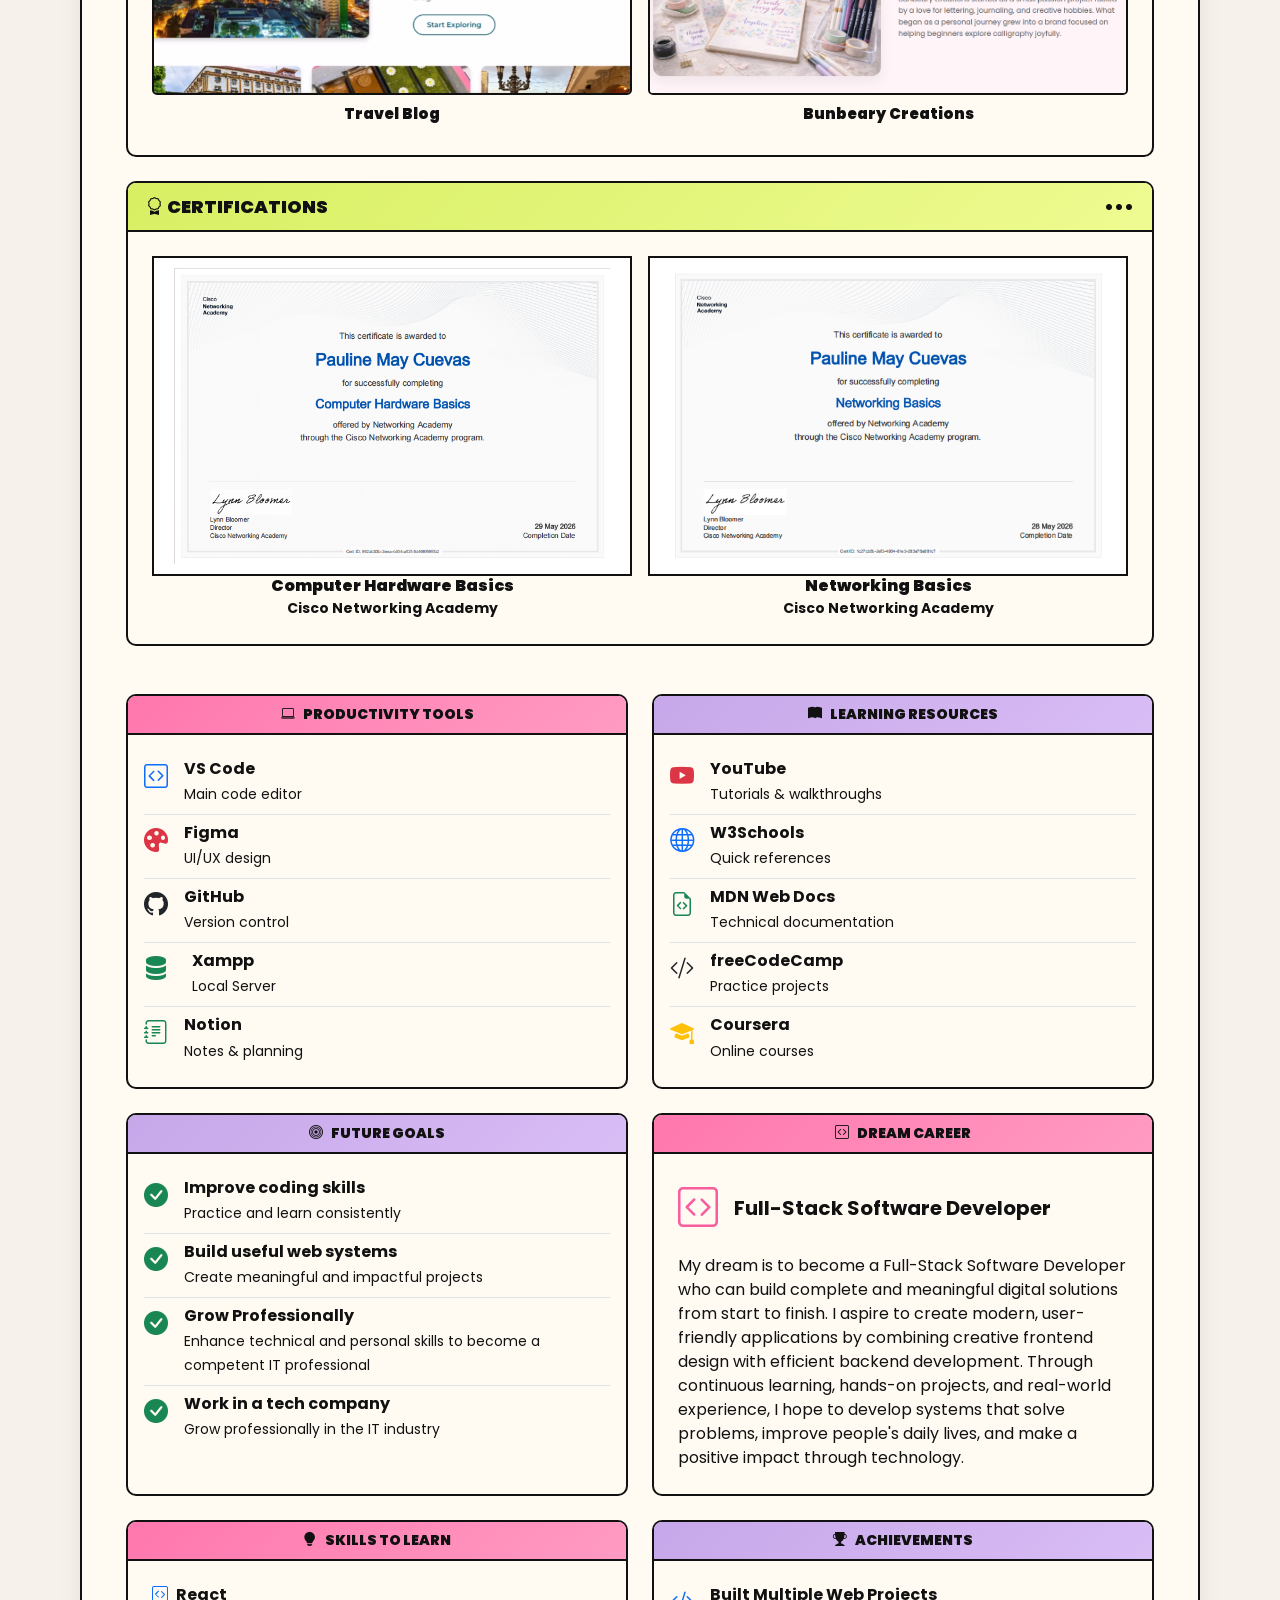
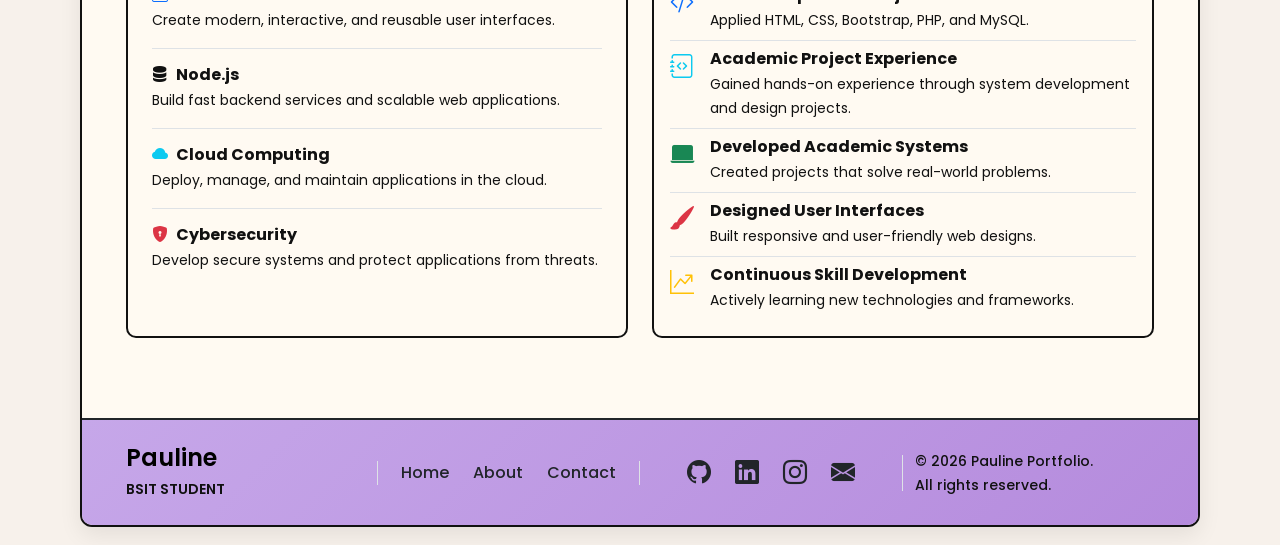
==== commit 6cee42ee: "Update navbar order across pages" ====
--- a/about.html
+++ b/about.html
@@ -36,8 +36,8 @@
           <ul class="navbar-nav gap-lg-4">
             <li class="nav-item"><a class="nav-link" href="index.html">HOME</a></li>
             <li class="nav-item"><a class="nav-link active" href="about.html">ABOUT</a></li>
+            <li class="nav-item"><a class="nav-link" href="webdev.html">WEBDEV</a></li>
             <li class="nav-item"><a class="nav-link" href="contact.html">CONTACT</a></li>
-            <li class="nav-item"><a class="nav-link" href="webdev.html">WEBDEV</a></li>
 
           </ul>
         </div>
--- a/css/style.css
+++ b/css/style.css
@@ -831,7 +831,6 @@
   transform: scale(1.04);
 }
 
-/* DESKTOP BENTO POSITIONS */
 
 .gallery-item:nth-child(1) {
   grid-column: 1 / span 4;
@@ -887,7 +886,6 @@
   grid-template-rows: repeat(4, 145px);
 }
 
-/* IMAGE CAPTIONS */
 
 .gallery-caption {
   display: none;
@@ -930,7 +928,6 @@
   opacity: 0.9;
 }
 
-/* TABLET */
 
 @media (max-width: 992px) {
   .gallery-grid {
@@ -995,7 +992,6 @@
   }
 }
 
-/* MOBILE */
 
 @media (max-width: 576px) {
   .gallery-page {
@@ -1052,7 +1048,6 @@
   }
 }
 
-/* SCROLLABLE MY GALLERY PREVIEW */
 
 .gallery-preview-frame {
   position: relative;
